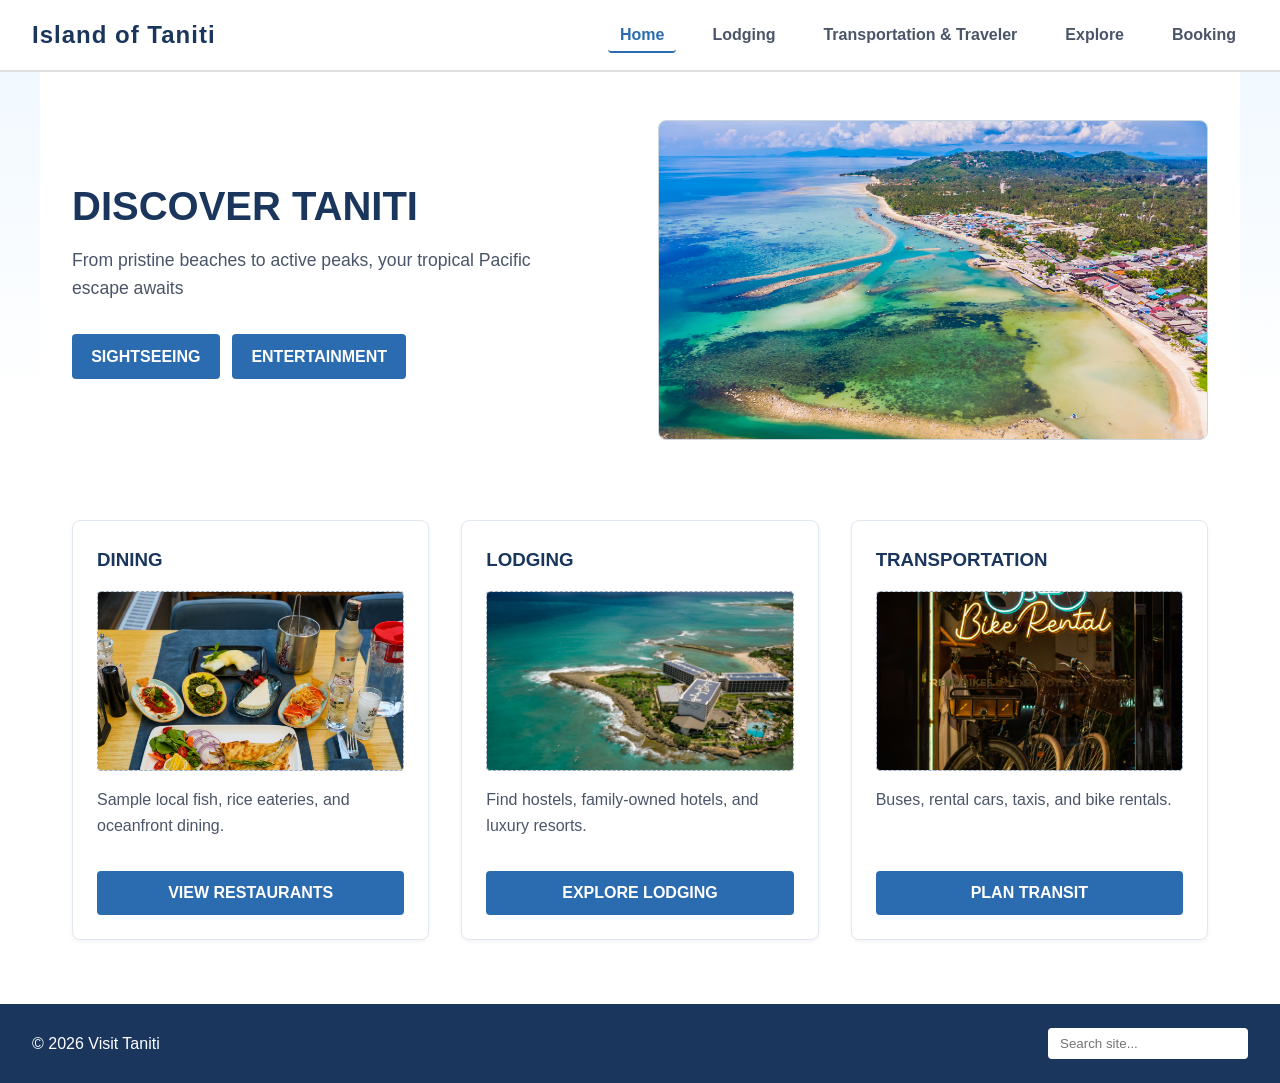
==== index.html @ 55a1e34f "Add HTML sturcture and css for d479 prototype" ====
<!DOCTYPE html>
<html lang="en">
<head>
    <meta charset="UTF-8">
    <meta name="viewport" content="width=device-width, initial-scale=1.0">
    <title>Island of Taniti - Home</title>
    <link rel="stylesheet" href="CSS/styles.css">
</head>
<body>

    <header class="GlobalHeader">
        <div class="logo">
            Island of Taniti
            </div>
        <nav class="MainNav">
            <ul>
                <li><a href="index.html" class="nav-link active">Home</a></li>
                <li><a href="lodging.html" class="nav-link">Lodging</a></li>
                <li><a href="transportation.html" class="nav-link">Transportation & Traveler</a></li>
                <li><a href="explore.html" class="nav-link">Explore</a></li>
                <li><a href="booking.html" class="nav-link">Booking</a></li>
            </ul>
        </nav>
    </header>

    <main>
        <section class="HeroSection">
            <div class="HeroContent">
                <h1>DISCOVER TANITI</h1>
                <p>From pristine beaches to active peaks, your tropical Pacific escape awaits </p>
                <a href="explore.html" class="button">SIGHTSEEING</a>
                <a href="explore.html" class="button">ENTERTAINMENT</a>
            </div>
                
               <div class="HeroImage">
                    <img src="IMAGES/heroimage.jpg" alt="Beach views">

            </div>

        </section>
        
    
        <section class="CategoriesContainer">
            <div class="CardGrid">
                <article class="card">
                    <h3>DINING</h3>
                    <div class="CardImage">
                        <img src="IMAGES/fishresturant.jpg" alt="Fish dinner">
                    </div>

                    <p>Sample local fish, rice eateries, and oceanfront dining.</p>
                    <a href="explore.html" class="button">VIEW RESTAURANTS</a>
                </article>

                <article class="card">
                    <h3>LODGING</h3>
                    <div class="CardImage">
                        <img src="IMAGES/resort.jpg" alt="Island Resort">
                    </div>
                    <p>Find hostels, family-owned hotels, and luxury resorts.</p>
                    <a href="lodging.html" class="button">EXPLORE LODGING</a>
                </article>

                <article class="card">
                    <h3>TRANSPORTATION</h3>
                    <div class="CardImage">
                        <img src="IMAGES/bikerental.jpg" alt="Bike rental store">
                    </div>
                    <p>Buses, rental cars, taxis, and bike rentals.</p>
                    <a href="transportation.html" class="button">PLAN TRANSIT</a>
                </article>

               
        </section>
    </main>

    <footer class="GlobalFooter">
        <p>&copy; 2026 Visit Taniti</p>
        <input type="text" placeholder="Search site...">
    </footer>

</body>
</html>
---- CSS/styles.css ----
* {
    box-sizing: border-box;
    margin: 0;
    padding: 0;
}

body {
    font-family: Arial, Helvetica, sans-serif;
    line-height: 1.6;
    color: #333333;
    background-color: #a5deff;
    background: linear-gradient(180deg, #eef7ff 0%, #ffffff 400px);
    display: flex;
    flex-direction: column;
    min-height: 100vh;
}

main {
    flex: 1; 
}

/*Header*/

.GlobalHeader {
    background-color: #ffffff;
    border-bottom: 2px solid #e0e0e0;
    display: flex;
    justify-content: space-between;
    align-items: center;
    padding: 1rem 2rem;
    position: sticky;
    top: 0;
    z-index: 1000;
}

.logo {
    font-size: 1.5rem;
    font-weight: bold;
    letter-spacing: 1px;
    color: #1a365d;
}

.MainNav ul {
    list-style: none;
    display: flex;
    gap: 1.5rem;
}

.nav-link {
    text-decoration: none;
    color: #4a5568;
    font-weight: 600;
    padding: 0.5rem 0.75rem;
    border-radius: 4px;
    transition: background-color 0.2s, color 0.2s;
}

.nav-link:hover {
    color: #2b6cb0;
    background-color: #edf2f7;
}

.nav-link.active {
    color: #2b6cb0;
    border-bottom: 2px solid #2b6cb0;
}

/*Hero*/
.HeroSection {
    background-color: #ffffff;
    display: flex;
    align-items: center;
    justify-content: space-between;
    padding: 3rem 2rem;
    max-width: 1200px;
    margin: 0 auto;
    gap: 2rem;
}

.HeroContent {
    flex: 1;
    max-width: 500px;
}

.HeroContent h1 {
    font-size: 2.5rem;
    color: #1a365d;
    margin-bottom: 1rem;
    line-height: 1.2;
}

.HeroContent p {
    font-size: 1.1rem;
    color: #4a5568;
    margin-bottom: 1.5rem;
}

/* Image */
.HeroImage {
    flex: 1;
    max-width: 550px;
    height: 320px;
    border: 1px solid #cbd5e0;
    border-radius: 8px;
    overflow: hidden;
    background-color: #e2e8f0;
    display: flex;
    align-items: center;
    justify-content: center;
}

.HeroImage img {
    width: 100%;
    height: 100%;
    object-fit: cover; /* Prevents image stretching */
    display: block;
}

/*Buttons*/
.button {
    display: inline-block;
    padding: 0.6rem 1.2rem;
    background-color: #2b6cb0;
    color: #ffffff;
    text-decoration: none;
    font-weight: bold;
    border-radius: 4px;
    border: none;
    cursor: pointer;
    margin-right: 0.5rem;
    margin-top: 0.5rem;
    text-align: center;
    transition: background-color 0.2s;
}

.button:hover {
    background-color: #2c5282;
}


.CategoriesContainer {
    max-width: 1200px;
    margin: 2rem auto 4rem auto;
    padding: 0 2rem;
}

.CardGrid {
    display: grid;
    /* Force 3 equal columns on desktop, auto-adjusting for smaller screens */
    grid-template-columns: repeat(3, 1fr);
    gap: 2rem;
}

.card {
    background-color: #ffffff;
    border: 1px solid #e2e8f0;
    border-radius: 8px;
    padding: 1.5rem;
    display: flex;
    flex-direction: column;
    justify-content: space-between;
    box-shadow: 0 2px 4px rgba(0, 0, 0, 0.05);
}

.card h3 {
    color: #1a365d;
    margin-bottom: 1rem;
}

/* Card Image */
.CardImage {
    width: 100%;
    height: 180px;
    background-color: #e2e8f0;
    border: 1px dashed #a0aec0;
    border-radius: 4px;
    display: flex;
    align-items: center;
    justify-content: center;
    color: #718096;
    font-weight: bold;
    margin-bottom: 1rem;
    overflow: hidden;
}

.CardImage img {
    width: 100%;
    height: 100%;
    object-fit: cover;
}

.card p {
    color: #4a5568;
    margin-bottom: 1.5rem;
    flex-grow: 1;
}

.card .button {
    width: 100%;
    margin-right: 0;
}

/* GLOBBAL FOOTER */
.GlobalFooter {
    background-color: #1a365d;
    color: #ffffff;
    padding: 1.5rem 2rem;
    display: flex;
    justify-content: space-between;
    align-items: center;
    margin-top: auto;
}

.GlobalFooter input[type="text"] {
    padding: 0.5rem 0.75rem;
    border-radius: 4px;
    border: none;
    width: 200px;
}
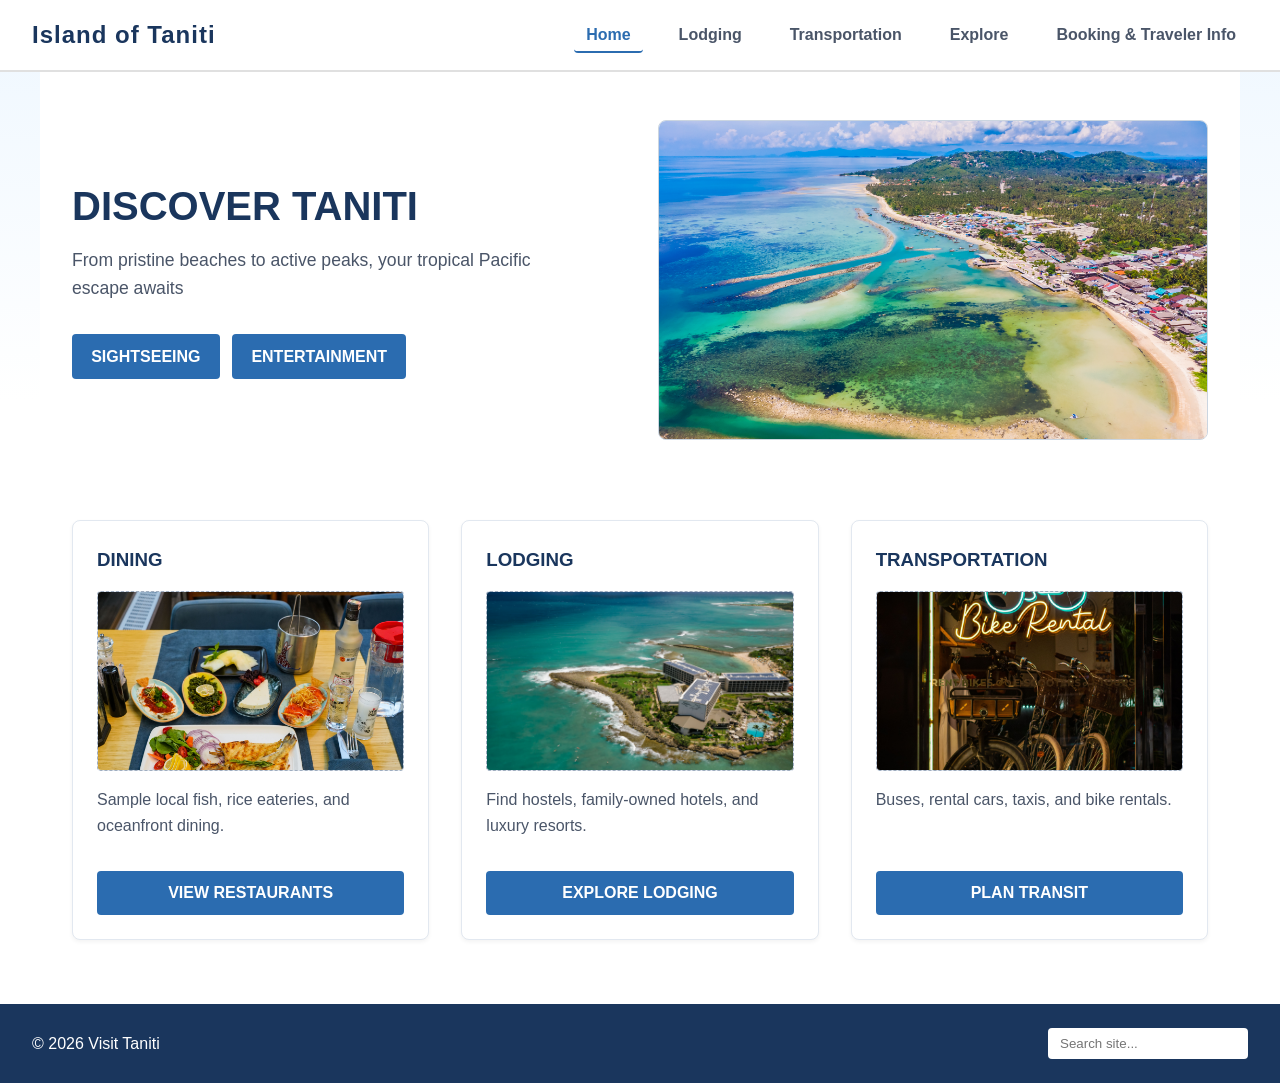
==== commit 0167f7fc: "update booking and transportaion pages" ====
--- a/index.html
+++ b/index.html
@@ -16,9 +16,9 @@
             <ul>
                 <li><a href="index.html" class="nav-link active">Home</a></li>
                 <li><a href="lodging.html" class="nav-link">Lodging</a></li>
-                <li><a href="transportation.html" class="nav-link">Transportation & Traveler</a></li>
+                <li><a href="transportation.html" class="nav-link">Transportation</a></li>
                 <li><a href="explore.html" class="nav-link">Explore</a></li>
-                <li><a href="booking.html" class="nav-link">Booking</a></li>
+                <li><a href="booking.html" class="nav-link">Booking & Traveler Info</a></li>
             </ul>
         </nav>
     </header>
--- a/CSS/styles.css
+++ b/CSS/styles.css
@@ -219,3 +219,11 @@
     width: 200px;
 }
 
+.BookingLayout {
+    display: grid;
+    grid-template-columns: 1fr 1fr; /* 2 side-by-side columns */
+    gap: 2rem;
+    max-width: 1200px;
+    margin: 2rem auto;
+    padding: 0 2rem;
+}
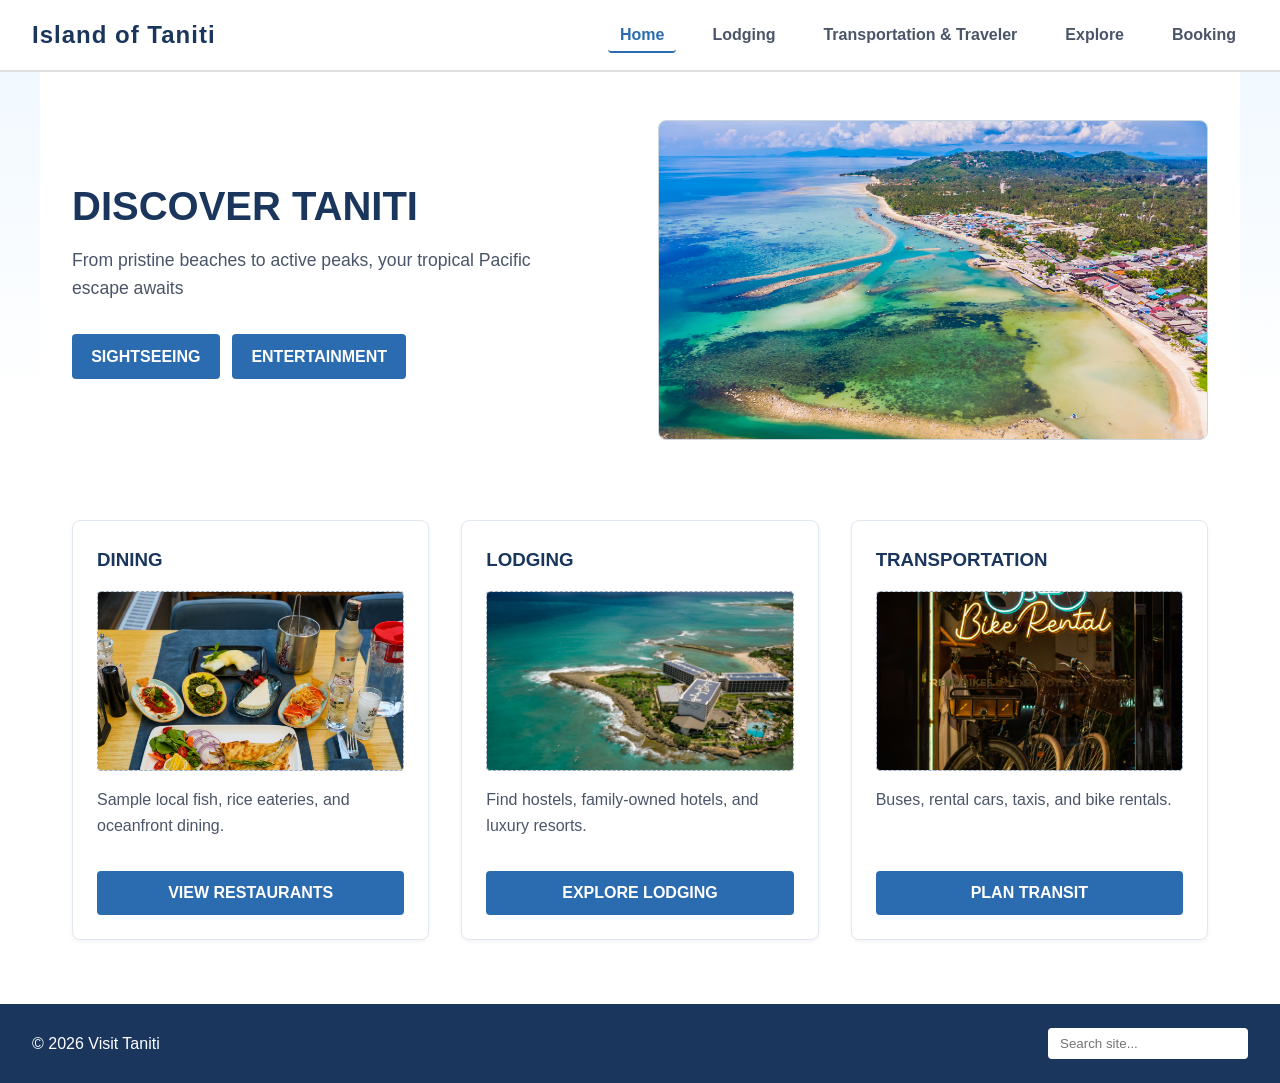
==== commit acf09ef3: "Merge branch 'working' into 'main' Add 479 protoype fiels and ci/cd pipeline  See merge request wgu-" ====
--- a/index.html
+++ b/index.html
@@ -16,9 +16,9 @@
             <ul>
                 <li><a href="index.html" class="nav-link active">Home</a></li>
                 <li><a href="lodging.html" class="nav-link">Lodging</a></li>
-                <li><a href="transportation.html" class="nav-link">Transportation</a></li>
+                <li><a href="transportation.html" class="nav-link">Transportation & Traveler</a></li>
                 <li><a href="explore.html" class="nav-link">Explore</a></li>
-                <li><a href="booking.html" class="nav-link">Booking & Traveler Info</a></li>
+                <li><a href="booking.html" class="nav-link">Booking</a></li>
             </ul>
         </nav>
     </header>
--- a/CSS/styles.css
+++ b/CSS/styles.css
@@ -219,11 +219,3 @@
     width: 200px;
 }
 
-.BookingLayout {
-    display: grid;
-    grid-template-columns: 1fr 1fr; /* 2 side-by-side columns */
-    gap: 2rem;
-    max-width: 1200px;
-    margin: 2rem auto;
-    padding: 0 2rem;
-}
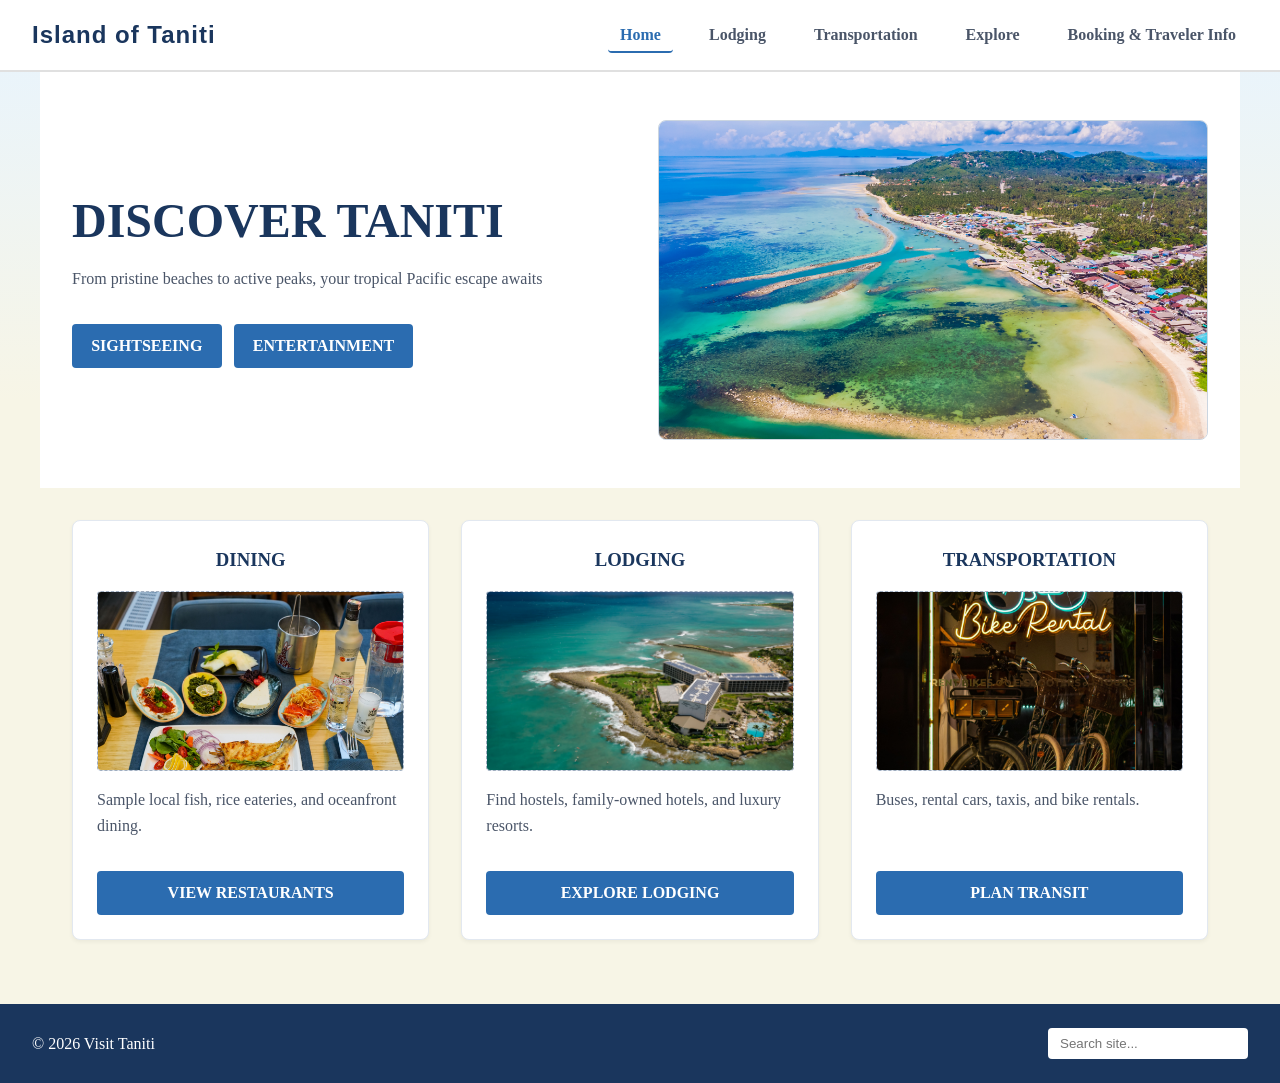
==== commit 9d40d071: "Merge branch 'working' into 'main' Working  See merge request wgu-gitlab-environment/student-repos/s" ====
--- a/index.html
+++ b/index.html
@@ -16,9 +16,9 @@
             <ul>
                 <li><a href="index.html" class="nav-link active">Home</a></li>
                 <li><a href="lodging.html" class="nav-link">Lodging</a></li>
-                <li><a href="transportation.html" class="nav-link">Transportation & Traveler</a></li>
+                <li><a href="transportation.html" class="nav-link">Transportation</a></li>
                 <li><a href="explore.html" class="nav-link">Explore</a></li>
-                <li><a href="booking.html" class="nav-link">Booking</a></li>
+                <li><a href="booking.html" class="nav-link">Booking & Traveler Info</a></li>
             </ul>
         </nav>
     </header>
--- a/CSS/styles.css
+++ b/CSS/styles.css
@@ -6,11 +6,11 @@
 }
 
 body {
-    font-family: Arial, Helvetica, sans-serif;
+    font-family: 'Segoe UI';
     line-height: 1.6;
     color: #333333;
     background-color: #a5deff;
-    background: linear-gradient(180deg, #eef7ff 0%, #ffffff 400px);
+    background: linear-gradient(180deg, #e7f4ff 0%, #f7f5e6 400px);
     display: flex;
     flex-direction: column;
     min-height: 100vh;
@@ -36,6 +36,7 @@
 
 .logo {
     font-size: 1.5rem;
+    font-family: 'Segoe UI', Tahoma, Geneva, Verdana, sans-serif;
     font-weight: bold;
     letter-spacing: 1px;
     color: #1a365d;
@@ -84,14 +85,14 @@
 }
 
 .HeroContent h1 {
-    font-size: 2.5rem;
+    font-size: 3rem;
     color: #1a365d;
     margin-bottom: 1rem;
     line-height: 1.2;
 }
 
 .HeroContent p {
-    font-size: 1.1rem;
+    font-size: 2 rem;
     color: #4a5568;
     margin-bottom: 1.5rem;
 }
@@ -113,7 +114,7 @@
 .HeroImage img {
     width: 100%;
     height: 100%;
-    object-fit: cover; /* Prevents image stretching */
+    object-fit: cover; 
     display: block;
 }
 
@@ -147,7 +148,6 @@
 
 .CardGrid {
     display: grid;
-    /* Force 3 equal columns on desktop, auto-adjusting for smaller screens */
     grid-template-columns: repeat(3, 1fr);
     gap: 2rem;
 }
@@ -166,6 +166,7 @@
 .card h3 {
     color: #1a365d;
     margin-bottom: 1rem;
+    text-align: center;
 }
 
 /* Card Image */
@@ -200,6 +201,9 @@
     width: 100%;
     margin-right: 0;
 }
+.card ul{
+    text-align: left;
+}
 
 /* GLOBBAL FOOTER */
 .GlobalFooter {
@@ -219,3 +223,15 @@
     width: 200px;
 }
 
+.BookingLayout {
+    display: grid;
+    grid-template-columns: 1fr 1fr; 
+    gap: 2rem;
+    max-width: 1200px;
+    margin: 2rem auto;
+    padding: 0 2rem;
+    
+}
+.BookingLayout h3 {
+    text-align: ;
+}
